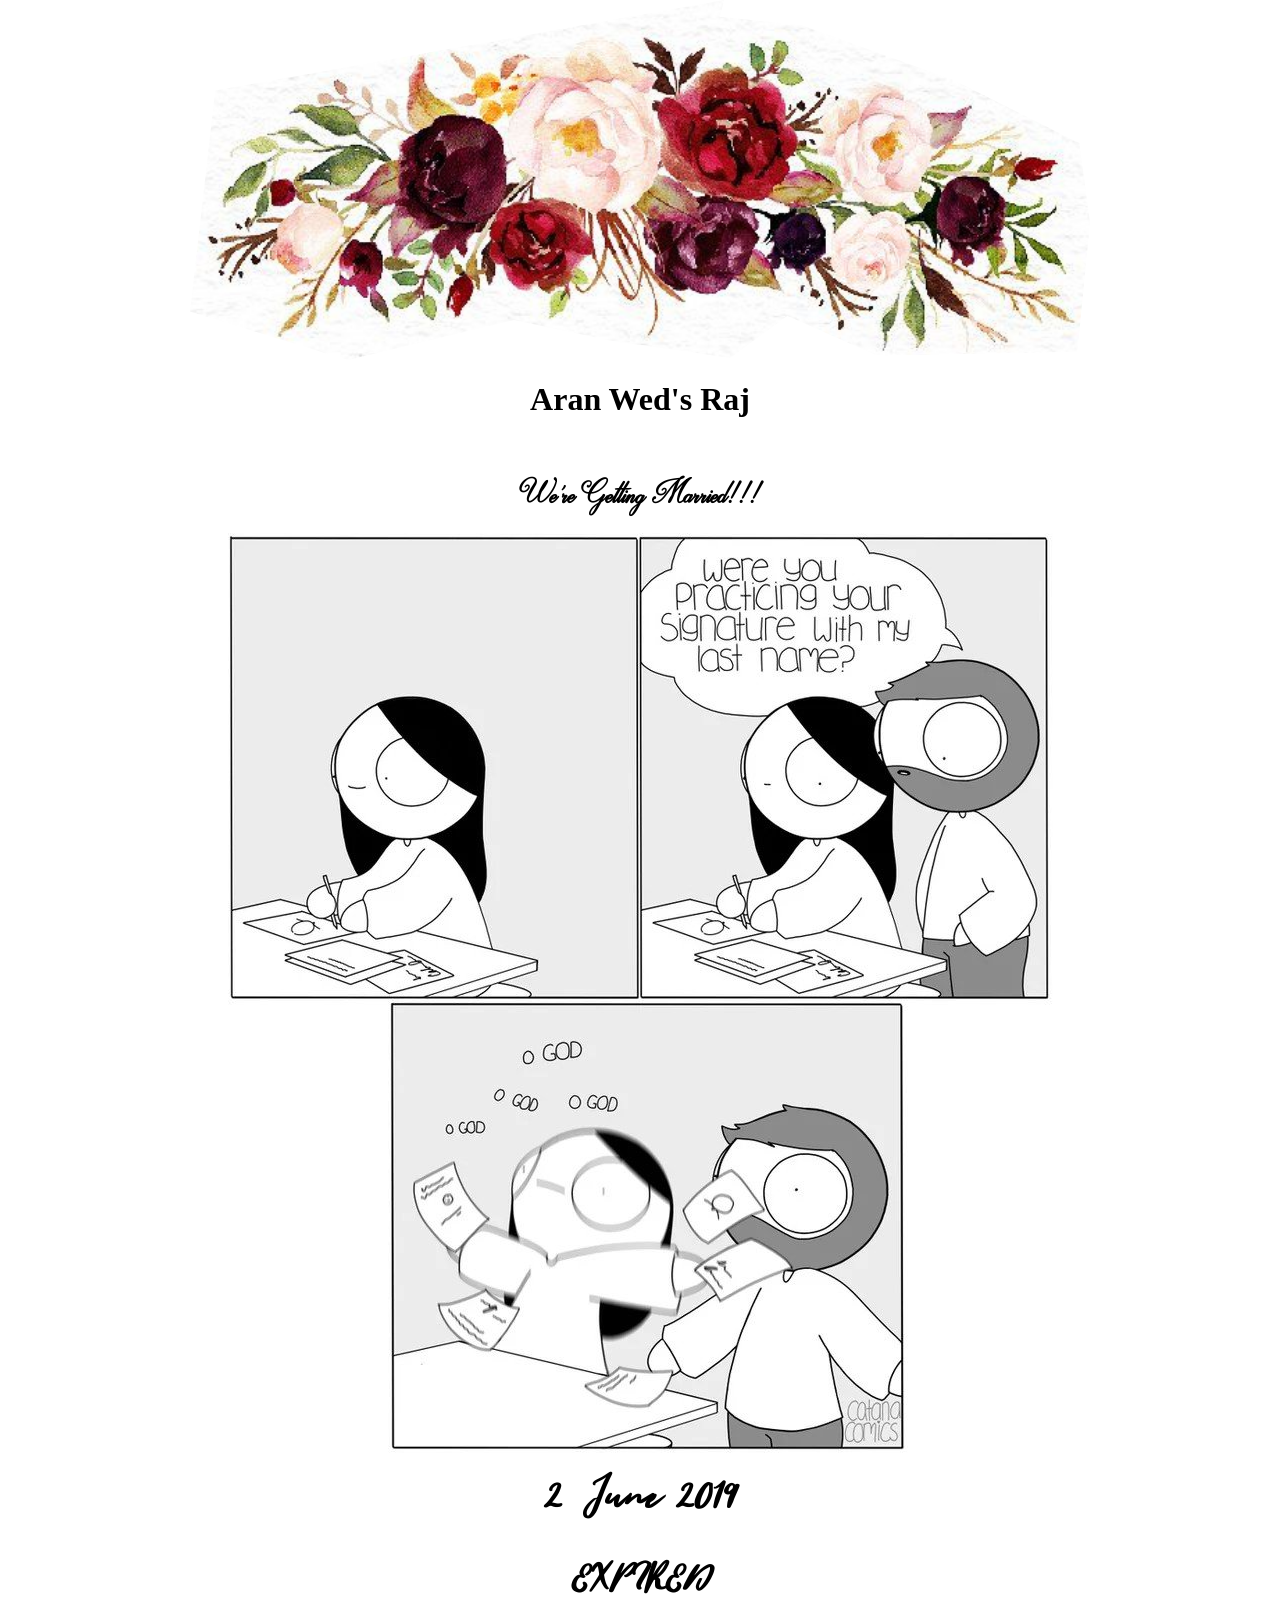
==== index.html @ 4c90b2d1 "website redone" ====
<!DOCTYPE html>

<html>
    <head>
            <link href="https://fonts.googleapis.com/css?family=Pacifico" rel="stylesheet">
        <link rel="stylesheet" href="main.css">
        <meta name="viewport" content="width=device-width, initial-scale=1.0, user-scalable=no"">
        <meta http-equiv="content-type" content="text/php; charset=utf-8" />
        <title>Aran Weds Raj</title>
    </head>

    <body>
      <header>
        <img src = "images/head_image.png"/>
        <h1>Aran Wed's Raj</h1>
      </header>
      <main>
        <div class="picture-container">
            <br>
            <h1 class="customfont1">We're Getting Married!!!</h1>
            <a href="story.html" align="center">
            <img src = "images/std.jpg" />
            <div class="overlay"> See more </div>
            </a>
            <h1 class="customfont2">2 June 2019</h1>
            <!-- Display the countdown timer in an element -->
            <h1  class="customfont2" id="demo"></h1>
        </div>
      </main>
    </body>

</html>

<script src="//www.powr.io/powr.js?external-type=html"></script>

<script>
// Set the date we're counting down to
var countDownDate = new Date("June 2, 2019 09:00:00").getTime();

// Update the count down every 1 second
var x = setInterval(function() {

  // Get todays date and time
  var now = new Date().getTime();

  // Find the distance between now an the count down date
  var distance = countDownDate - now;

  // Time calculations for days, hours, minutes and seconds
  var days = Math.floor(distance / (1000 * 60 * 60 * 24));
  var hours = Math.floor((distance % (1000 * 60 * 60 * 24)) / (1000 * 60 * 60));
  var minutes = Math.floor((distance % (1000 * 60 * 60)) / (1000 * 60));
  var seconds = Math.floor((distance % (1000 * 60)) / 1000);

  // Display the result in the element with id="demo"
  document.getElementById("demo").innerHTML = days + "d " + hours + "h "
  + minutes + "m " + seconds + "s ";

  // If the count down is finished, write some text
  if (distance < 0) {
    clearInterval(x);
    document.getElementById("demo").innerHTML = "EXPIRED";
  }
}, 1000);
</script>
---- main.css ----
html,body {
    height: 100%;
    margin: 0;
    padding: 0;
    -webkit-background-size: cover;
    -moz-background-size: cover;
    -o-background-size: cover;
    background-size: 100% 100%;
}
 header {
   display: flex;
   flex-direction: column;
   align-items: center;
 }

* {box-sizing: border-box}

.picture-container {
    display: flex;
    flex-direction: column;
    align-items: center;
    border:0;
    align: "middle";
}

/* Make the image to responsive */
.image {
  display: block;
  width: 100%;
  height: auto;
}

/* The overlay effect - lays on top of the container and over the image */
.overlay {
  position: absolute;
  bottom: 0;
  background: rgb(0, 0, 0);
  background: rgba(0, 0, 0, 0.5); /* Black see-through */
  color: #f1f1f1;
  width: 50%;
  transition: .5s ease;
  opacity:0;
  color: white;
  font-size: 20px;
  padding: 20px;
  text-align: center;
}

/* When you mouse over the container, fade in the overlay title */
.picture-container:hover .overlay {
  opacity: 1;
}

.video-container {
    display: flex;
    flex-direction: column;
    align-items: center;
}

.banner {
 max-width: 980px;
 margin: 0 auto;
 width: 100%;
 height: 149px;
 background: url("images/head_image.png") no-repeat scroll 0 0 transparent;
 }

/* from below is font shit */

@font-face{
    font-family: "Darleston";
    src: url(fonts/Darleston.ttf) format("truetype");
}

@font-face{
    font-family: "WY";
    src: url(fonts/WildYouth.ttf) format("truetype");
}

h1.customfont1 {
    font-family: "Darleston", cursive;
    font-weight: 900
    font-size: 2em
    text-align:center;
}


h1.customfont2 {
    font-family: "WY", cursive;
    font-weight: 900
    font-size: 2em
    text-align:center;
}
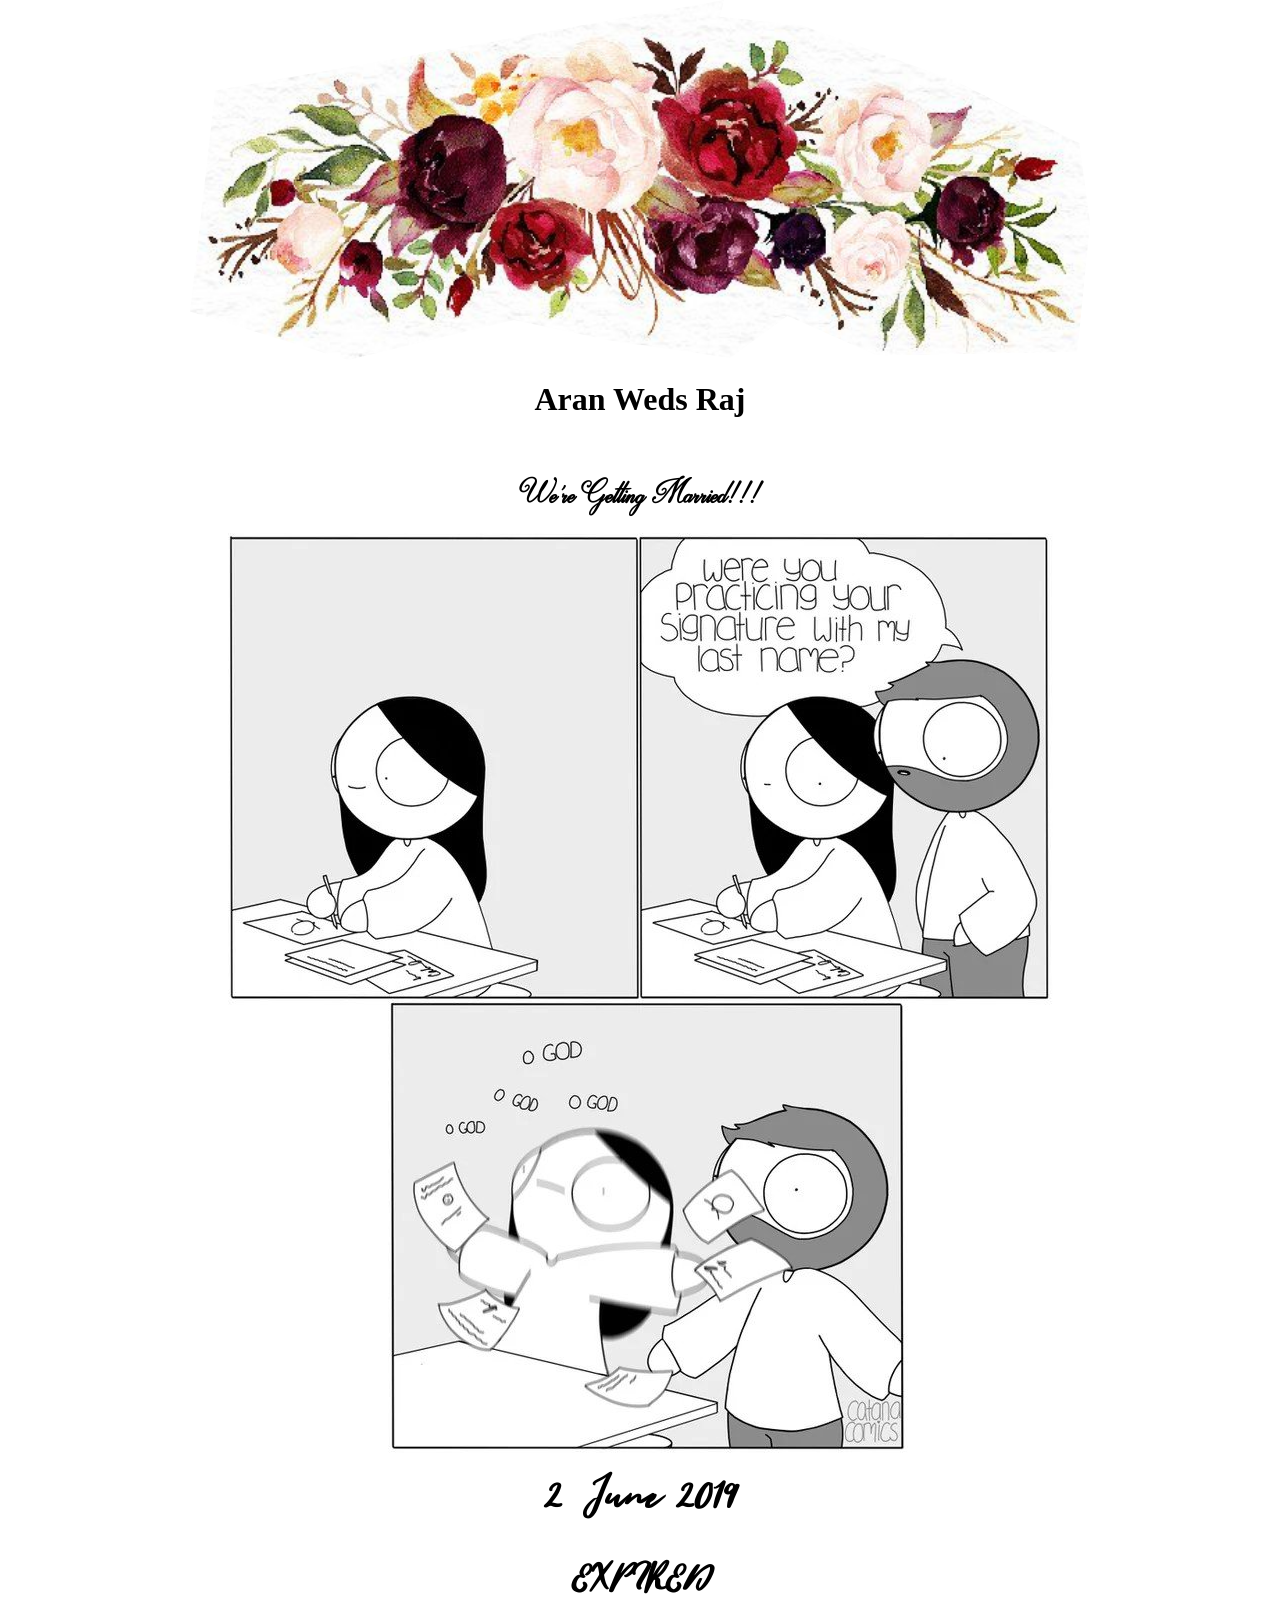
==== commit 98cc9aa7: "corrected typos" ====
--- a/index.html
+++ b/index.html
@@ -12,16 +12,20 @@
     <body>
       <header>
         <img src = "images/head_image.png"/>
-        <h1>Aran Wed's Raj</h1>
+        <h1>Aran Weds Raj</h1>
       </header>
       <main>
         <div class="picture-container">
             <br>
             <h1 class="customfont1">We're Getting Married!!!</h1>
+          </div>
+          <div class="picture-container">
             <a href="story.html" align="center">
             <img src = "images/std.jpg" />
             <div class="overlay"> See more </div>
             </a>
+          </div>
+          <div class="picture-container">
             <h1 class="customfont2">2 June 2019</h1>
             <!-- Display the countdown timer in an element -->
             <h1  class="customfont2" id="demo"></h1>
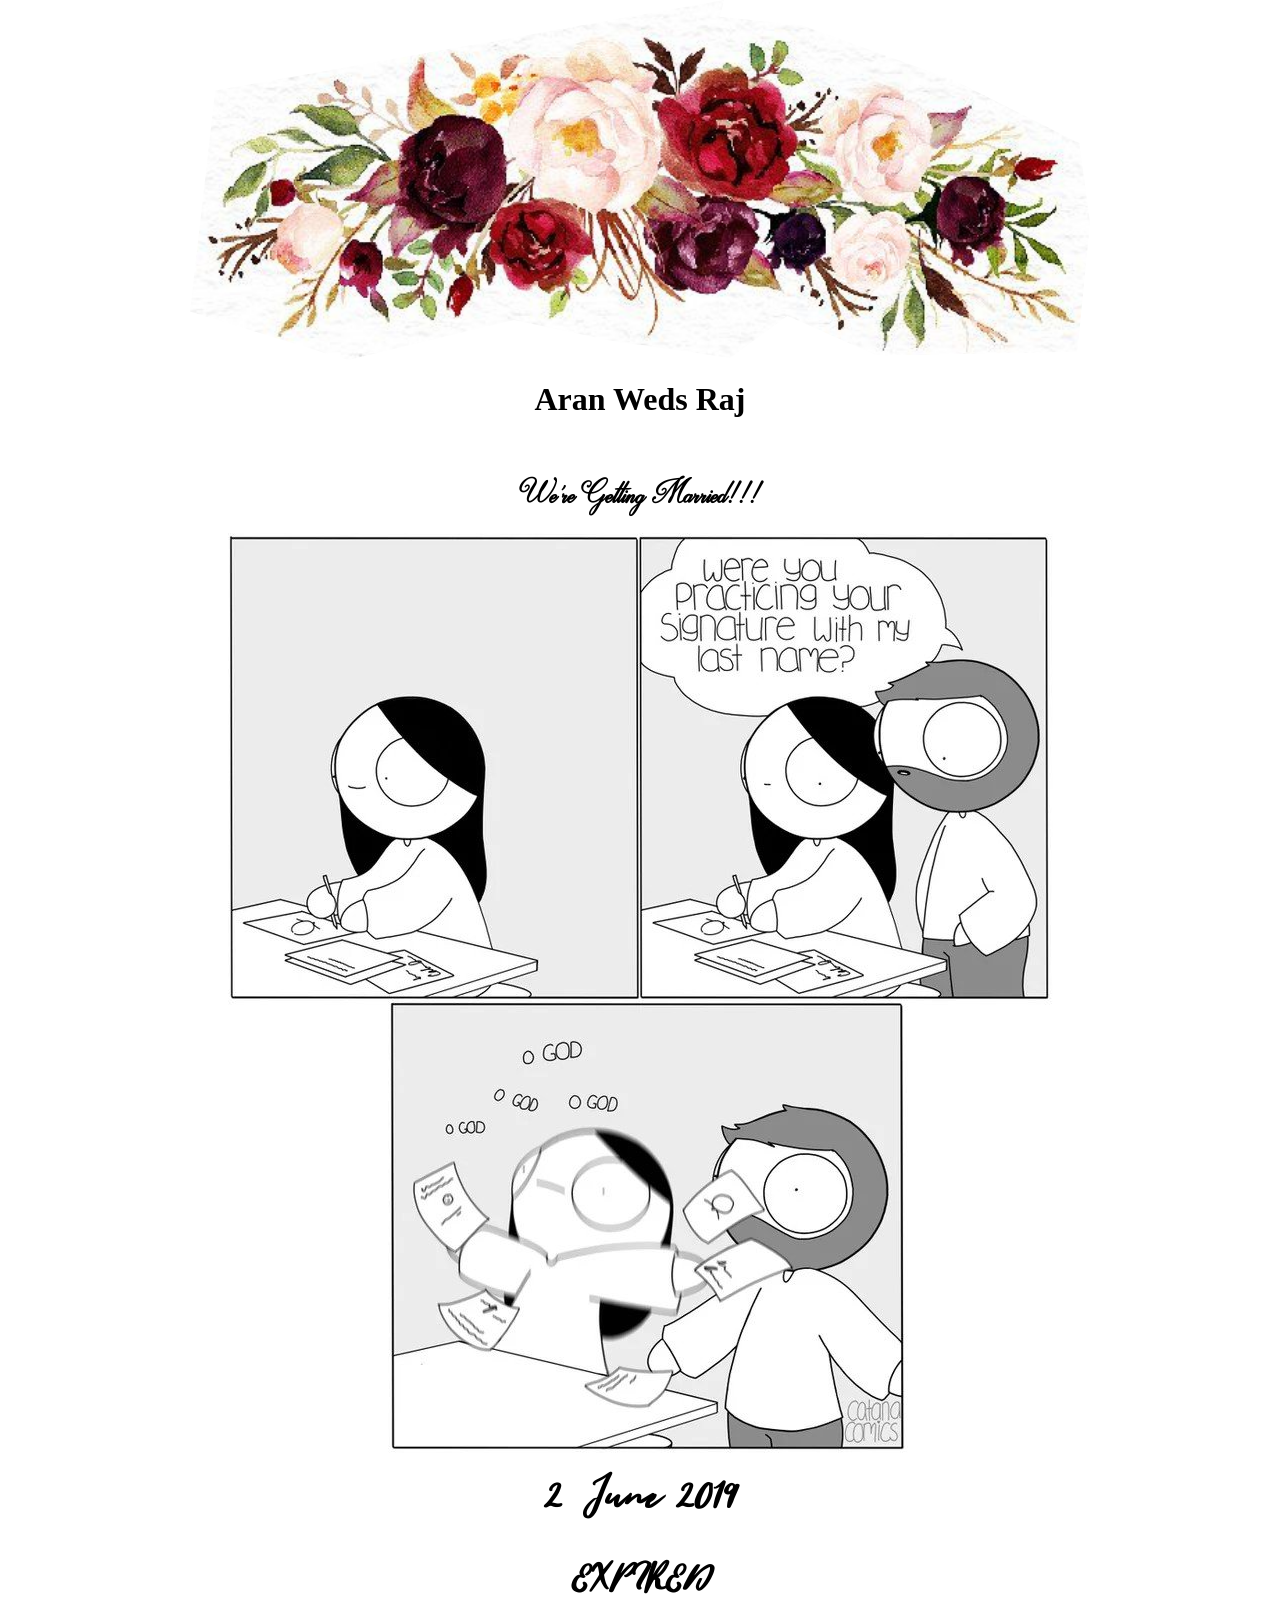
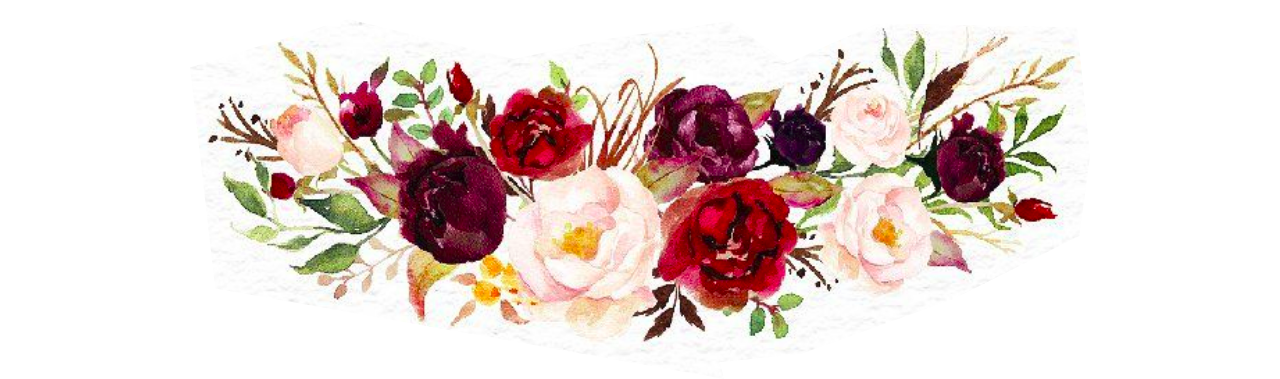
==== commit 6d81107e: "added footer images" ====
--- a/index.html
+++ b/index.html
@@ -31,6 +31,9 @@
             <h1  class="customfont2" id="demo"></h1>
         </div>
       </main>
+      <footer>
+        <img src = "images/foot_image.png"/>
+      </footer>
     </body>
 
 </html>
--- a/main.css
+++ b/main.css
@@ -8,6 +8,12 @@
     background-size: 100% 100%;
 }
  header {
+   display: flex;
+   flex-direction: column;
+   align-items: center;
+ }
+
+ footer {
    display: flex;
    flex-direction: column;
    align-items: center;
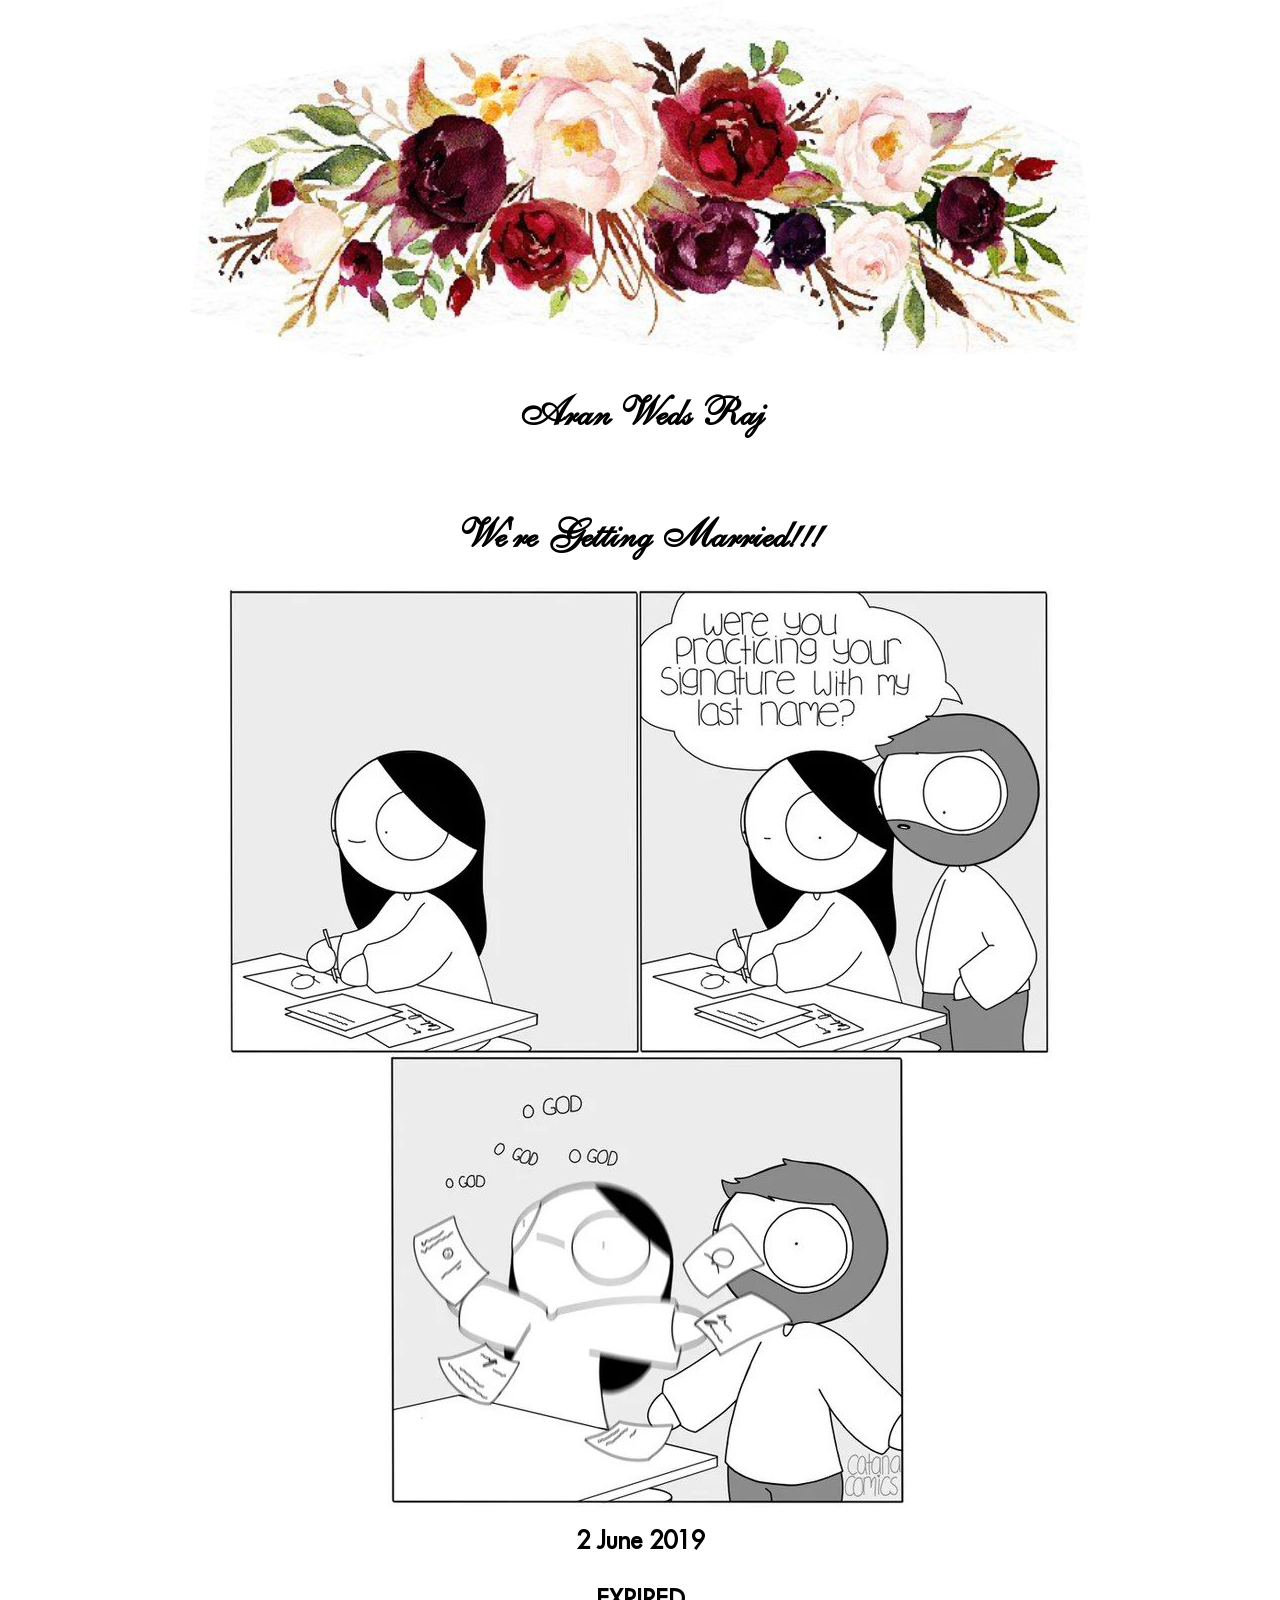
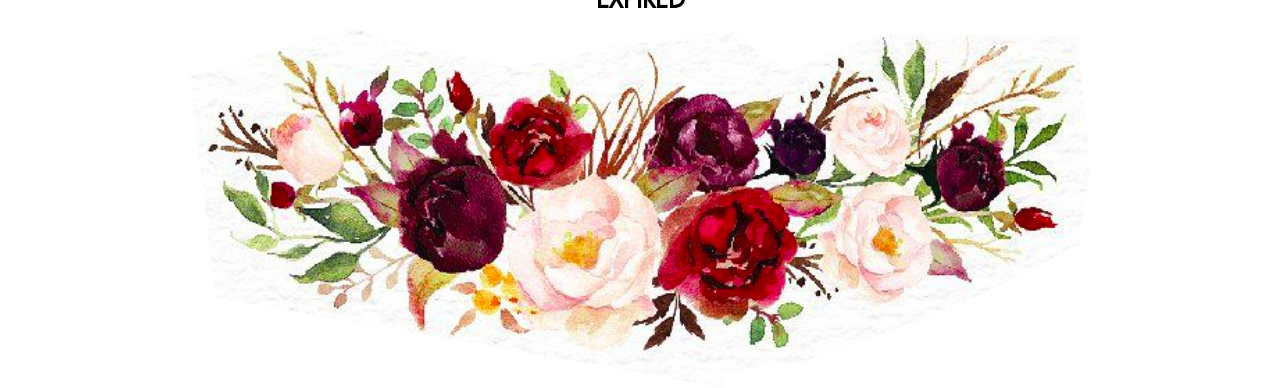
==== commit 6faa5aad: "font and difference changes" ====
--- a/index.html
+++ b/index.html
@@ -12,7 +12,7 @@
     <body>
       <header>
         <img src = "images/head_image.png"/>
-        <h1>Aran Weds Raj</h1>
+        <h1 class="customfont1"> Aran Weds Raj</h1>
       </header>
       <main>
         <div class="picture-container">
--- a/main.css
+++ b/main.css
@@ -74,17 +74,18 @@
 /* from below is font shit */
 
 @font-face{
-    font-family: "Darleston";
-    src: url(fonts/Darleston.ttf) format("truetype");
+    font-family: "English 111 Vivace BT";
+    src: url(fonts/vivace-bt.ttf) format("truetype");
 }
 
 @font-face{
-    font-family: "WY";
-    src: url(fonts/WildYouth.ttf) format("truetype");
+    font-family: "Futura-med";
+    src: url(fonts/Futura-Medium.ttf) format("truetype");
 }
 
 h1.customfont1 {
-    font-family: "Darleston", cursive;
+    font-family: 'English 111 Vivace BT', Arial, sans-serif;
+    font-size: 40px;
     font-weight: 900
     font-size: 2em
     text-align:center;
@@ -92,8 +93,12 @@
 
 
 h1.customfont2 {
-    font-family: "WY", cursive;
-    font-weight: 900
+    font-family: "Futura-med", Arial, sans-serif;
+    font-size: 24px;
+    font-style: normal;
+    font-variant: normal;
+    font-weight: 700;
+    line-height: 26.4px;
     font-size: 2em
     text-align:center;
 }
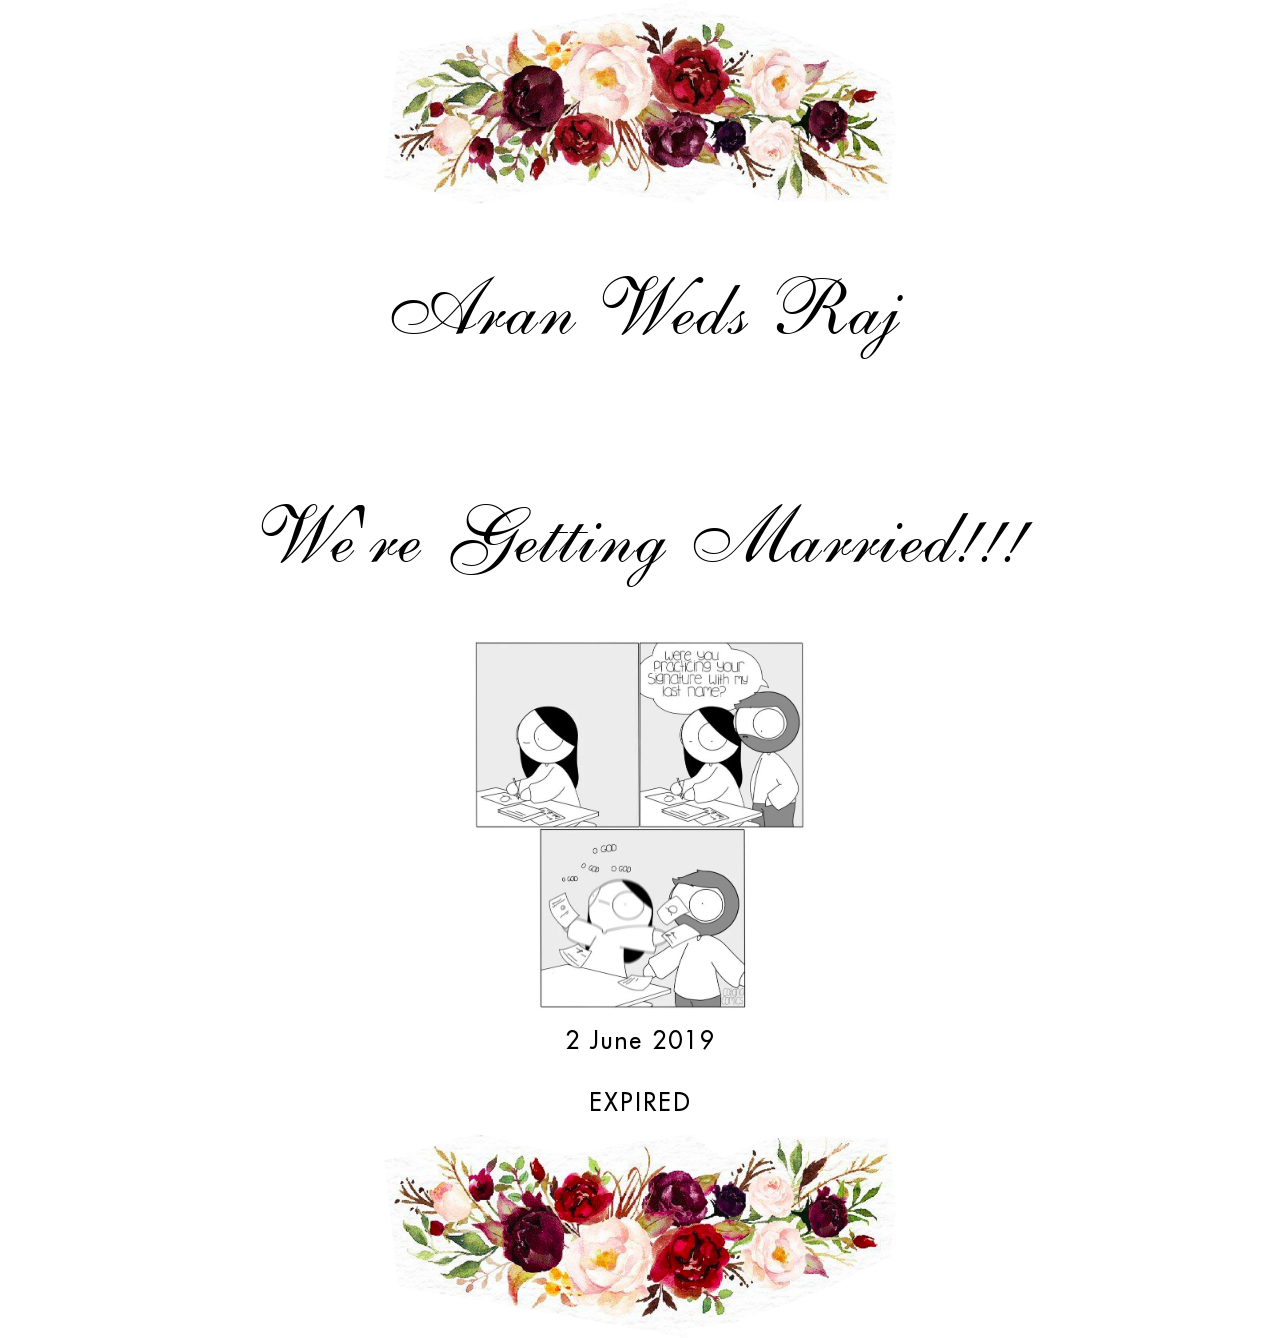
==== commit 174e88be: "test page looks great" ====
--- a/index.html
+++ b/index.html
@@ -2,7 +2,7 @@
 
 <html>
     <head>
-            <link href="https://fonts.googleapis.com/css?family=Pacifico" rel="stylesheet">
+        <link href="https://fonts.googleapis.com/css?family=Pacifico" rel="stylesheet">
         <link rel="stylesheet" href="main.css">
         <meta name="viewport" content="width=device-width, initial-scale=1.0, user-scalable=no"">
         <meta http-equiv="content-type" content="text/php; charset=utf-8" />
--- a/main.css
+++ b/main.css
@@ -1,12 +1,57 @@
-html,body {
-    height: 100%;
-    margin: 0;
+/* Set height of body and the document to 100% */
+body, html {
+  height: 100%;
+  margin: 0;
+  font-family: Arial;
     padding: 0;
     -webkit-background-size: cover;
     -moz-background-size: cover;
     -o-background-size: cover;
     background-size: 100% 100%;
 }
+
+/* Style tab links */
+.tablink {
+  background-color: #555;
+  color: white; 
+  float: left;
+  border: none;
+  outline: none;
+  cursor: pointer;
+  padding: 14px 16px;
+  font-size: 17px;
+  width: 20%;
+}
+
+.tablink:hover {
+  background-color: #777;
+}
+
+/* Style the tab content (and add height:100% for full page content) */
+.tabcontent {
+  display: flex;
+  flex-direction: column;
+  align-items: center;
+  align: "middle";
+  display: none;
+  padding: 100px 20px;
+  border:0;
+}
+
+img {
+  display: block;
+  margin-left: auto;
+  margin-right: auto;
+  width: 40%;
+}
+
+iframe {
+  display: block;
+  margin-left: auto;
+  margin-right: auto;
+  width: 40%;
+}
+
  header {
    display: flex;
    flex-direction: column;
@@ -85,10 +130,19 @@
 
 h1.customfont1 {
     font-family: 'English 111 Vivace BT', Arial, sans-serif;
-    font-size: 40px;
-    font-weight: 900
-    font-size: 2em
-    text-align:center;
+    font-size: 5em;
+    font-weight: 10;
+    text-align: center;
+    letter-spacing: 2px;
+/*    line-height: 0.1em; */
+}
+
+h1.customfont3 {
+    font-family: "Futura-med", Arial, sans-serif;
+    font-size: 2.5em;
+    font-weight: 10;
+    text-align: center;
+    letter-spacing: 2px;
 }
 
 
@@ -97,8 +151,9 @@
     font-size: 24px;
     font-style: normal;
     font-variant: normal;
-    font-weight: 700;
-    line-height: 26.4px;
-    font-size: 2em
-    text-align:center;
+    font-weight: 70;
+    text-align: center;
+    letter-spacing: 2px;
 }
+
+@media screen and (min-width: 768px){.rwd-break { display: none; }}
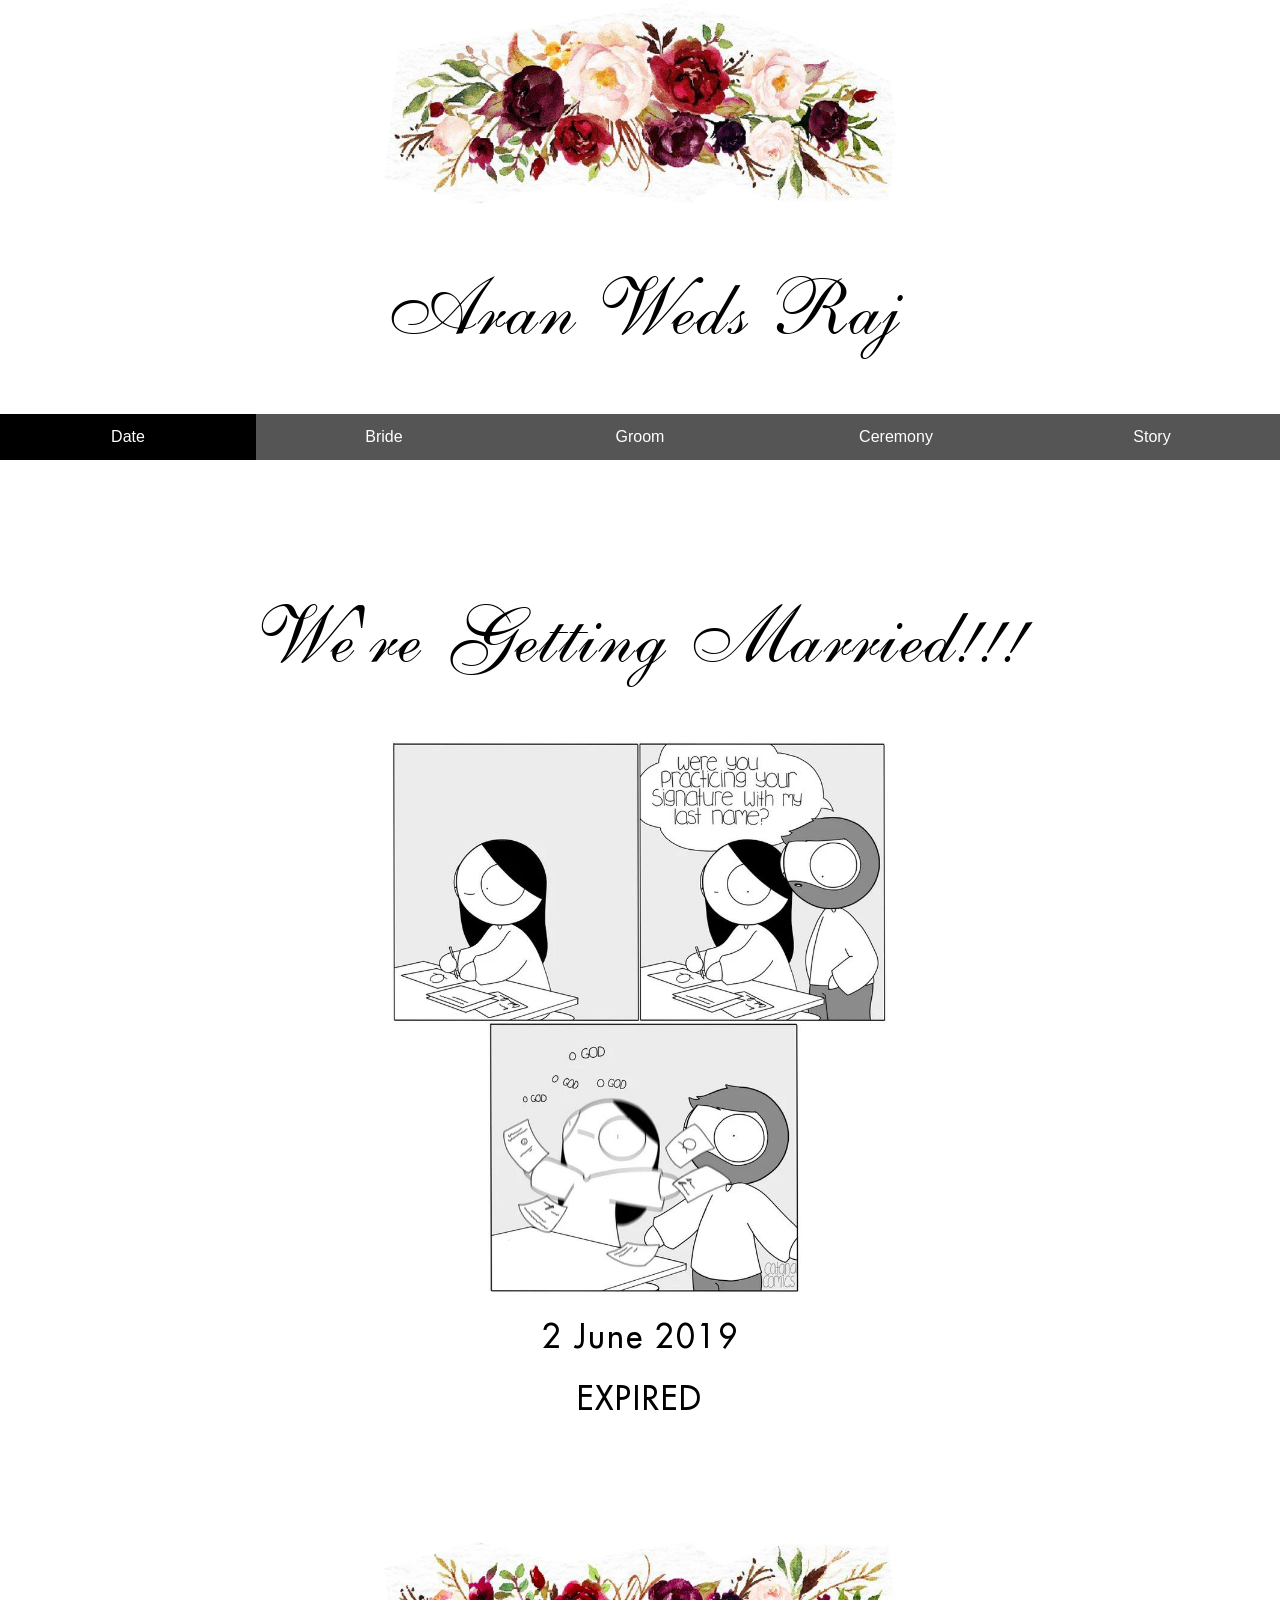
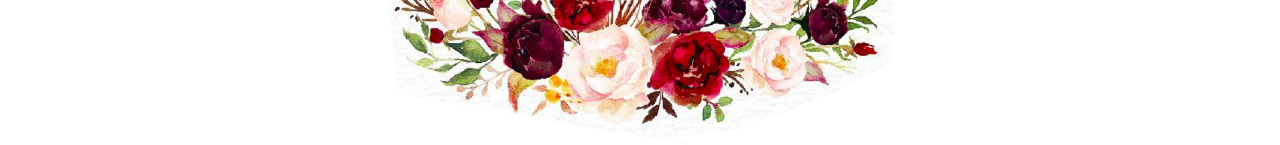
==== commit cb4704f4: "website changed" ====
--- a/index.html
+++ b/index.html
@@ -1,44 +1,136 @@
 <!DOCTYPE html>
-
 <html>
     <head>
         <link href="https://fonts.googleapis.com/css?family=Pacifico" rel="stylesheet">
         <link rel="stylesheet" href="main.css">
-        <meta name="viewport" content="width=device-width, initial-scale=1.0, user-scalable=no"">
+        <meta name="viewport" content="width=device-width, initial-scale=1.0, shrink-to-fit=no">
         <meta http-equiv="content-type" content="text/php; charset=utf-8" />
         <title>Aran Weds Raj</title>
-    </head>
+<style>
+* {box-sizing: border-box}
 
-    <body>
+#Date {background-color: white;}
+#Bride {background-color: white;}
+#Groom {background-color: white;}
+#Ceremony {background-color: white;}
+#Story {background-color: white;}
+</style>
+</head>
+
+<body>
+
       <header>
         <img src = "images/head_image.png"/>
-        <h1 class="customfont1"> Aran Weds Raj</h1>
+        <h1  class="customfont1">Aran Weds Raj</h1>
       </header>
-      <main>
-        <div class="picture-container">
+
+
+<button class="tablink" onclick="openPage('Date', this, 'black')" id="defaultOpen">Date</button>
+<button class="tablink" onclick="openPage('Bride', this, 'black')">Bride</button>
+<button class="tablink" onclick="openPage('Groom', this, 'black')">Groom</button>
+<button class="tablink" onclick="openPage('Ceremony', this, 'black')">Ceremony</button>
+<button class="tablink" onclick="openPage('Story', this, 'black')">Story</button>
+
+
+<div id="Date" class="tabcontent">
             <br>
             <h1 class="customfont1">We're Getting Married!!!</h1>
-          </div>
-          <div class="picture-container">
-            <a href="story.html" align="center">
             <img src = "images/std.jpg" />
-            <div class="overlay"> See more </div>
-            </a>
-          </div>
-          <div class="picture-container">
             <h1 class="customfont2">2 June 2019</h1>
             <!-- Display the countdown timer in an element -->
             <h1  class="customfont2" id="demo"></h1>
-        </div>
-      </main>
+</div>
+
+<div id="Bride" class="tabcontent">
+            <h1  class="customfont1"> Brides's Side </h1>
+            <h1  class="customfont2"> Saturday 1 May - Sunday 2 June 2019 </h1>
+            <h1  class="customfont2"> Key Places </h1>
+            <iframe src="https://www.google.com/maps/d/u/0/embed?mid=1fyPNqFC1nzy4XbP0W7OoX2EgW_qG-lKO&z=10" width="640vw" height="480vw" align="middle"></iframe>
+            <a href="https://drive.google.com/open?id=1fyPNqFC1nzy4XbP0W7OoX2EgW_qG-lKO&usp=sharing" align="center" target="_blank">
+            <h1 class="customfont2">Map</h3>
+            </a>
+            <h1 class='customfont2'> Recommended hotels: </h1>
+            <a href='https://www.premierinn.com/gb/en/hotels/england/west-midlands/wolverhampton/wolverhampton-city-centre.html?INNID=WOLBLU&ARRdd=22&ARRmm=04&ARRyyyy=2019&NIGHTS=1&ROOMS=1&ADULT1=2&CHILD1=0&COT1=0&INTTYP1=DB&SID=4&ISH=true&BRAND=PI&CID=GHF_GB_localuniversal_desktop_WOLBLU&gclsrc=ha&gclid=AA80Osxl-NTp97oq0oppYVdSnIycu8USxoaGDXiapSpfJ9sl5X5QUAE2SshlsUiIIqxy1Ni15PBIM2XgM6KwDgk84RtabynTv8YIKs4' align='center' target="_blank">
+            <h1 class='customfont2'> Wolverhampton Premier Inn - close to town and gurdwara </h2>
+            </a>
+            <a href='https://www.accorhotels.com/gb/hotel-1188-novotel-wolverhampton/index.shtml' align='center' target="_blank">
+            <h1 class='customfont2'> Novotel - Similar location to Premier Inn</h2>
+            </a>
+            <h1 class='customfont2'> There are other hotels off the motorway or in random parts of wolves,</h2> 
+            <h1 class='customfont2'> The city isn't too big, the above are recommendations covering a range location, price and quality</h2>
+            <h1 class='customfont2'> Not all hotels are created equally</h2>
+            <h1 class='customfont2'> Uber exists in wolves, otherwise use 01902 717273 or 01902 727272</h2>
+</div>
+
+<div id="Groom" class="tabcontent">
+            <h1  class="customfont1"> Groom's Side </h1>
+            <!-- <img src = "images/civil.jpg"     width= "400vw"/>  -->
+            <h1  class="customfont2"> Friday 31 May - Sunday 2 June 2019 </h1>
+            <h1  class="customfont2"> Key Places </h1>
+            <iframe src="https://www.google.com/maps/d/u/0/embed?mid=1CunT2tp8zAalbcD1Qwo5dlCDhgC2AzdA&z=10" width="640vw" height="480vw" align="middle"></iframe>
+            <a href="https://drive.google.com/open?id=1CunT2tp8zAalbcD1Qwo5dlCDhgC2AzdA&usp=sharing" align="center" target="_blank">
+            <h3 class="customfont2">Map</h3>
+            </a>
+            <h1 class='customfont2'> Recommended hotels: </h1>
+            <a href="https://www.wyndhamhotels.com/en-uk/ramada/wolverhampton/ramada-resort-park-hall-wolverhampton/overview?brand_id=RA&checkInDate=5/31/2019&checkOutDate=6/3/2019&useWRPoints=false&children=0&adults=2&rooms=1&radius=25&referringBrand=RA&sessionId=1555794566" align="center" target="_blank">
+            <h1 class="customfont2">Ramada Hotel - Close to Aran's with 'spa'</h2>
+            </a>
+            <a href='https://www.hotels-wolverhampton.com/' align='center' target="_blank">
+            <h1 class='customfont2'> Goldthorn Hotel - Close to Aran's and town </h2>
+            </a>
+            <a href='https://www.premierinn.com/gb/en/hotels/england/west-midlands/wolverhampton/wolverhampton-city-centre.html?INNID=WOLBLU&ARRdd=22&ARRmm=04&ARRyyyy=2019&NIGHTS=1&ROOMS=1&ADULT1=2&CHILD1=0&COT1=0&INTTYP1=DB&SID=4&ISH=true&BRAND=PI&CID=GHF_GB_localuniversal_desktop_WOLBLU&gclsrc=ha&gclid=AA80Osxl-NTp97oq0oppYVdSnIycu8USxoaGDXiapSpfJ9sl5X5QUAE2SshlsUiIIqxy1Ni15PBIM2XgM6KwDgk84RtabynTv8YIKs4' align='center' target="_blank">
+            <h1 class='customfont2'> Wolverhampton Premier Inn - close to town, preparty and gurdwara </h2>
+            </a>
+            <a href='https://www.accorhotels.com/gb/hotel-1188-novotel-wolverhampton/index.shtml' align='center' target="_blank">
+            <h1 class='customfont2'> Novotel - Similar location to Premier Inn</h2>
+            </a>
+            <h1 class='customfont2'> There are other hotels off the motorway or in random parts of wolves,</h2> 
+            <h1 class='customfont2'> The city isn't too big, the above are recommendations covering a range location, price and quality</h2>
+            <h1 class='customfont2'> Not all hotels are created equally</h2>
+            <h1 class='customfont2'> Uber exists in wolves, otherwise use 01902 717273 or 01902 727272</h2>
+</div>
+
+
+
+
+<div id="Ceremony" class="tabcontent">
+  <h3>About</h3>
+  <p>Who we are and what we do.</p>
+</div>
+
+<div id="Story" class="tabcontent">
+            <img src = "images/us1.jpg"     width= "200vw"/>
+            <h1  class="customfont1"> "You're the tall kingdom I surround </h2>
+            <h1  class="customfont1"> Think I'd better follow you around </h2>
+            <h1  class="customfont1"> You might need me more</h2>
+            <h1  class="customfont1"> Than you think you will" </h2>
+            <img src = "images/image1.png"   width= "200vw"/>
+</div>
       <footer>
         <img src = "images/foot_image.png"/>
       </footer>
-    </body>
+   
+</body>
+</html> 
 
-</html>
+<script>
+function openPage(pageName,elmnt,color) {
+  var i, tabcontent, tablinks;
+  tabcontent = document.getElementsByClassName("tabcontent");
+  for (i = 0; i < tabcontent.length; i++) {
+    tabcontent[i].style.display = "none";
+  }
+  tablinks = document.getElementsByClassName("tablink");
+  for (i = 0; i < tablinks.length; i++) {
+    tablinks[i].style.backgroundColor = "";
+  }
+  document.getElementById(pageName).style.display = "block";
+  elmnt.style.backgroundColor = color;
+}
 
-<script src="//www.powr.io/powr.js?external-type=html"></script>
+// Get the element with id="defaultOpen" and click on it
+document.getElementById("defaultOpen").click();
+</script>
 
 <script>
 // Set the date we're counting down to
--- a/main.css
+++ b/main.css
@@ -19,7 +19,7 @@
   outline: none;
   cursor: pointer;
   padding: 14px 16px;
-  font-size: 17px;
+  font-size: 1em;
   width: 20%;
 }
 
@@ -92,7 +92,7 @@
   transition: .5s ease;
   opacity:0;
   color: white;
-  font-size: 20px;
+  font-size: 2em;
   padding: 20px;
   text-align: center;
 }
@@ -148,7 +148,7 @@
 
 h1.customfont2 {
     font-family: "Futura-med", Arial, sans-serif;
-    font-size: 24px;
+    font-size: 2em;
     font-style: normal;
     font-variant: normal;
     font-weight: 70;
